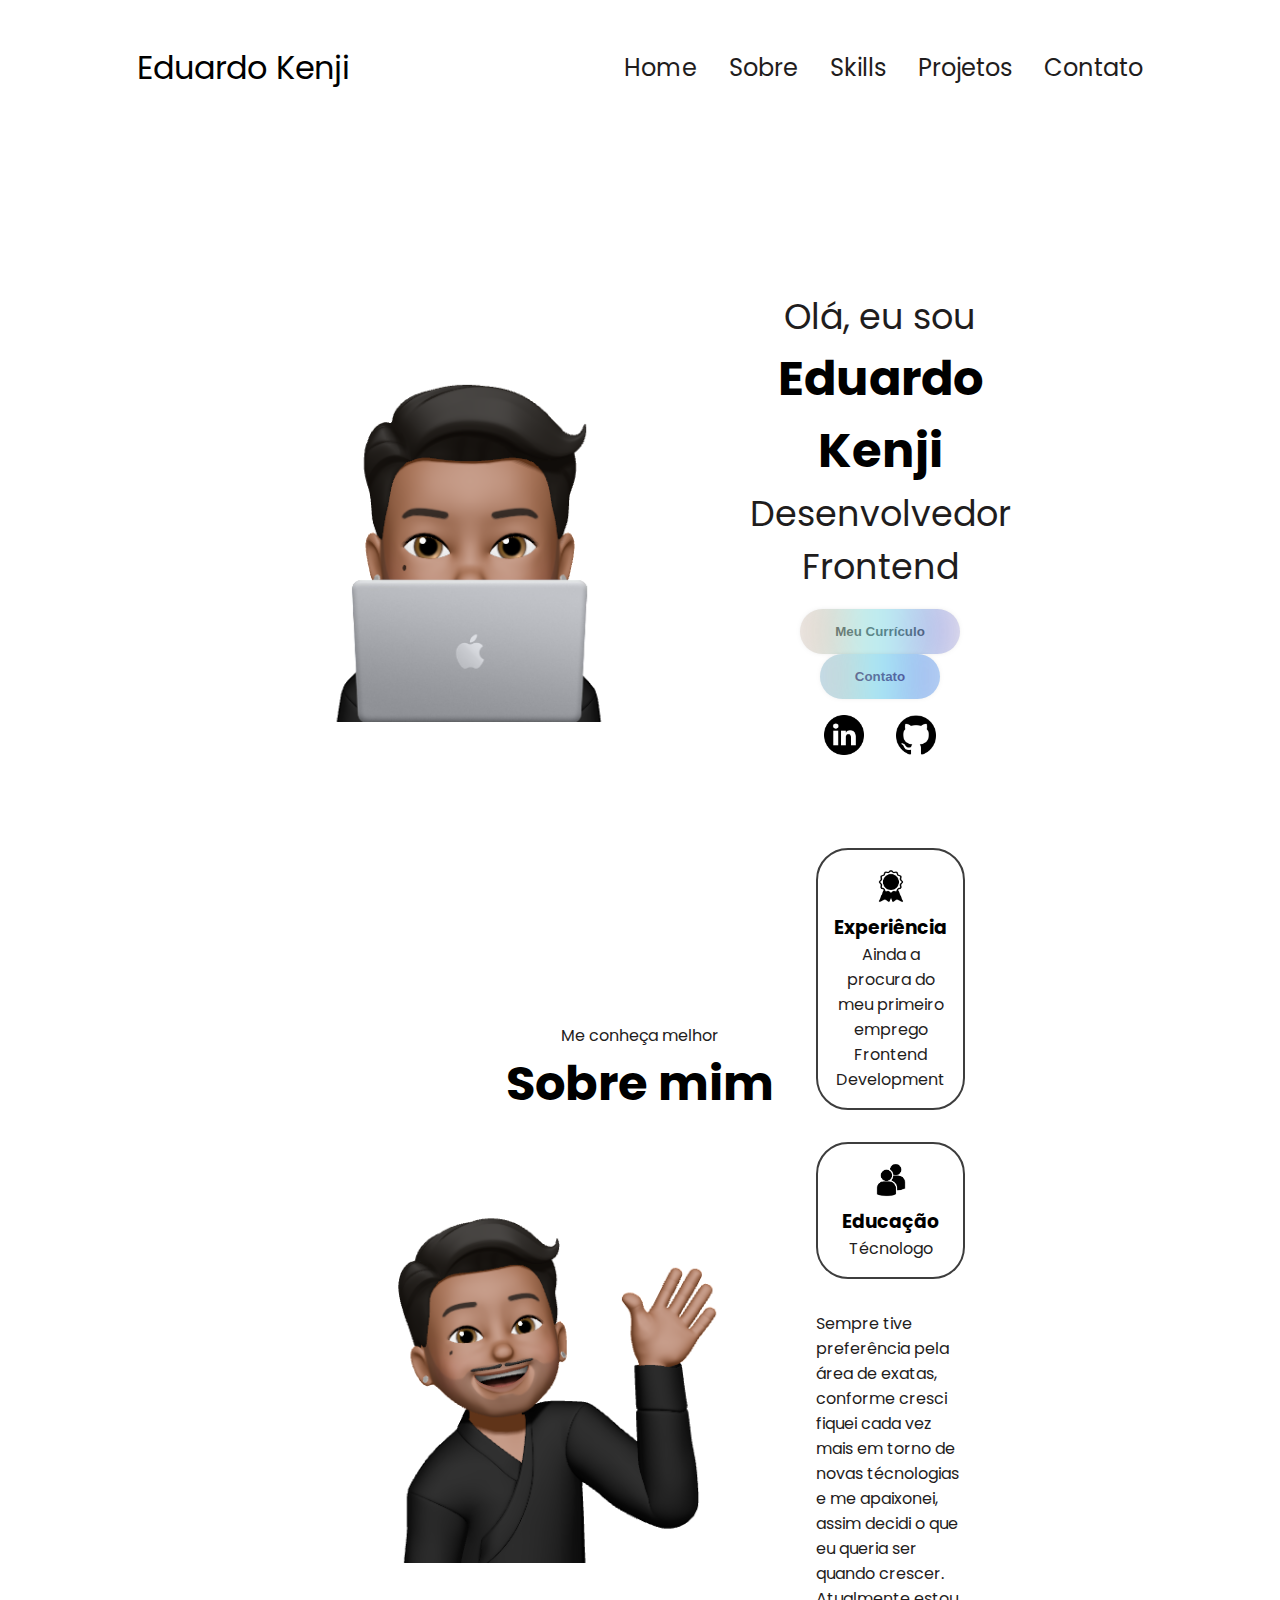
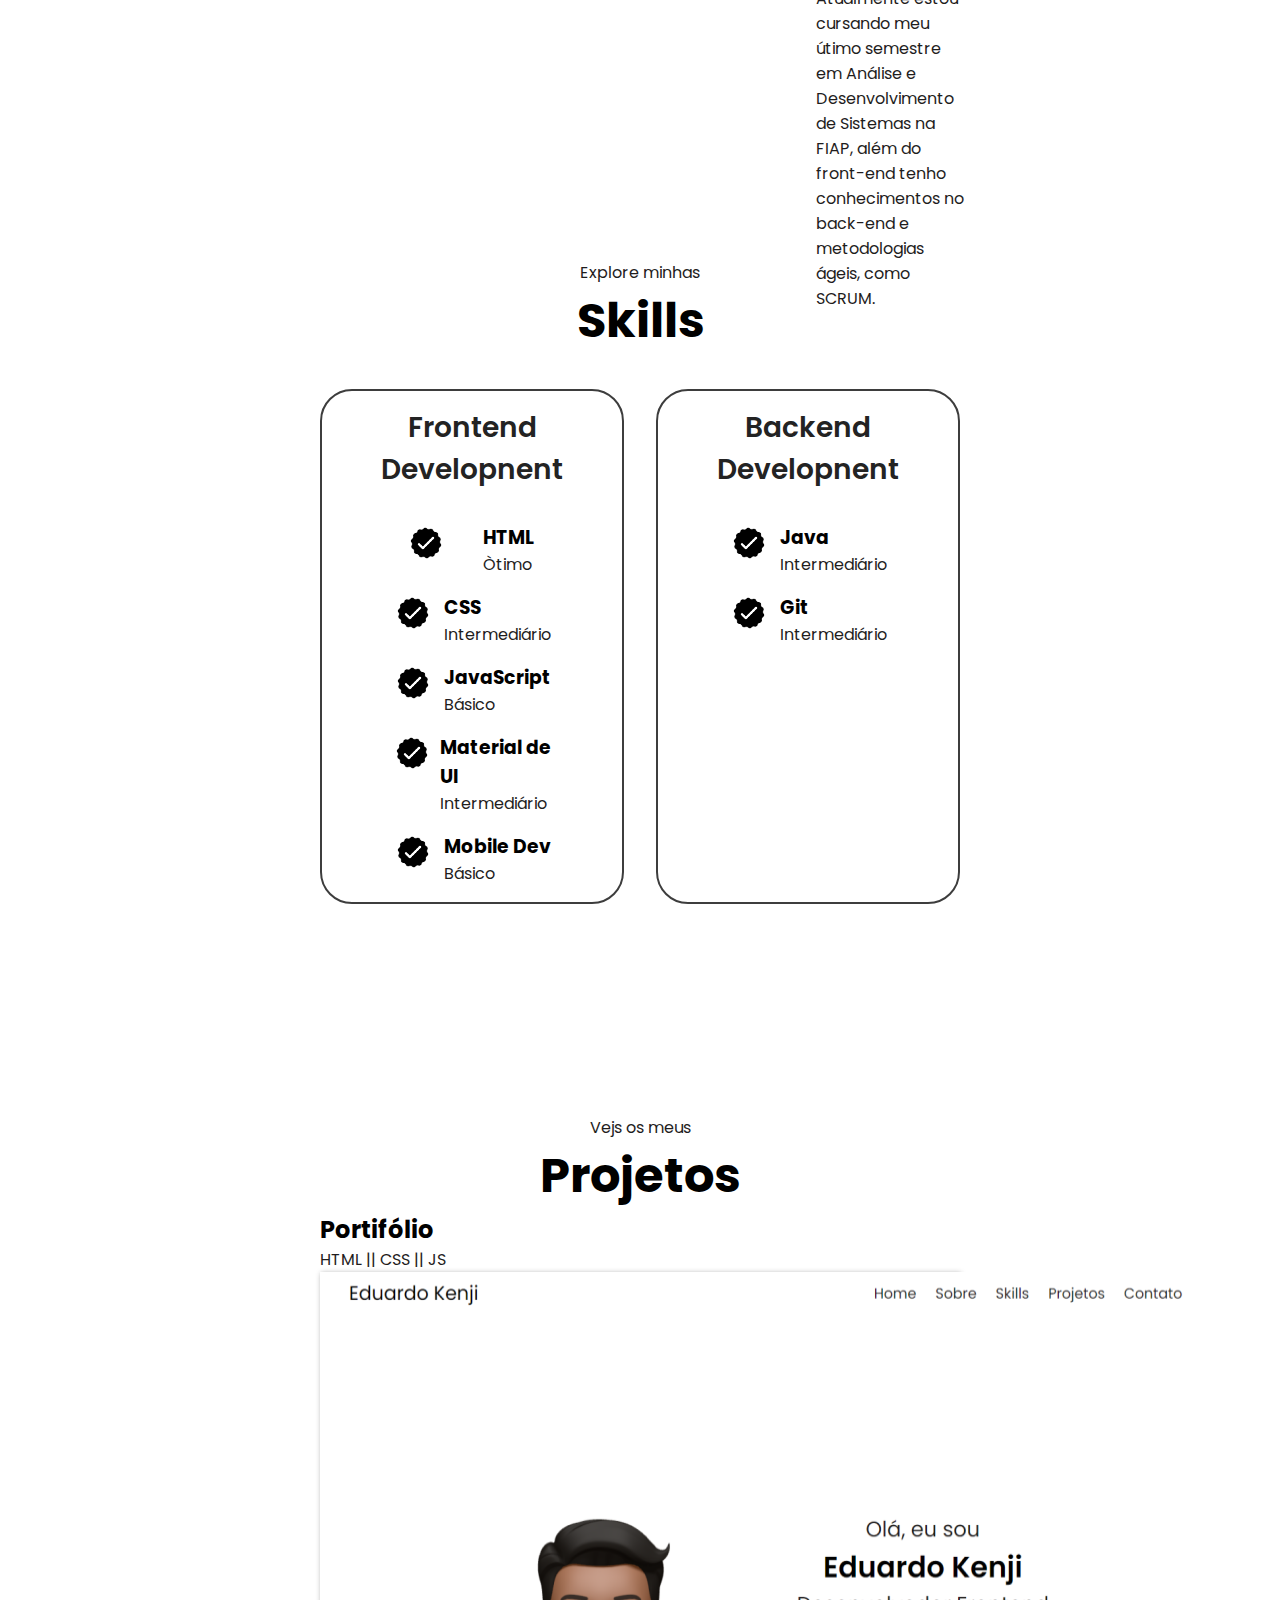
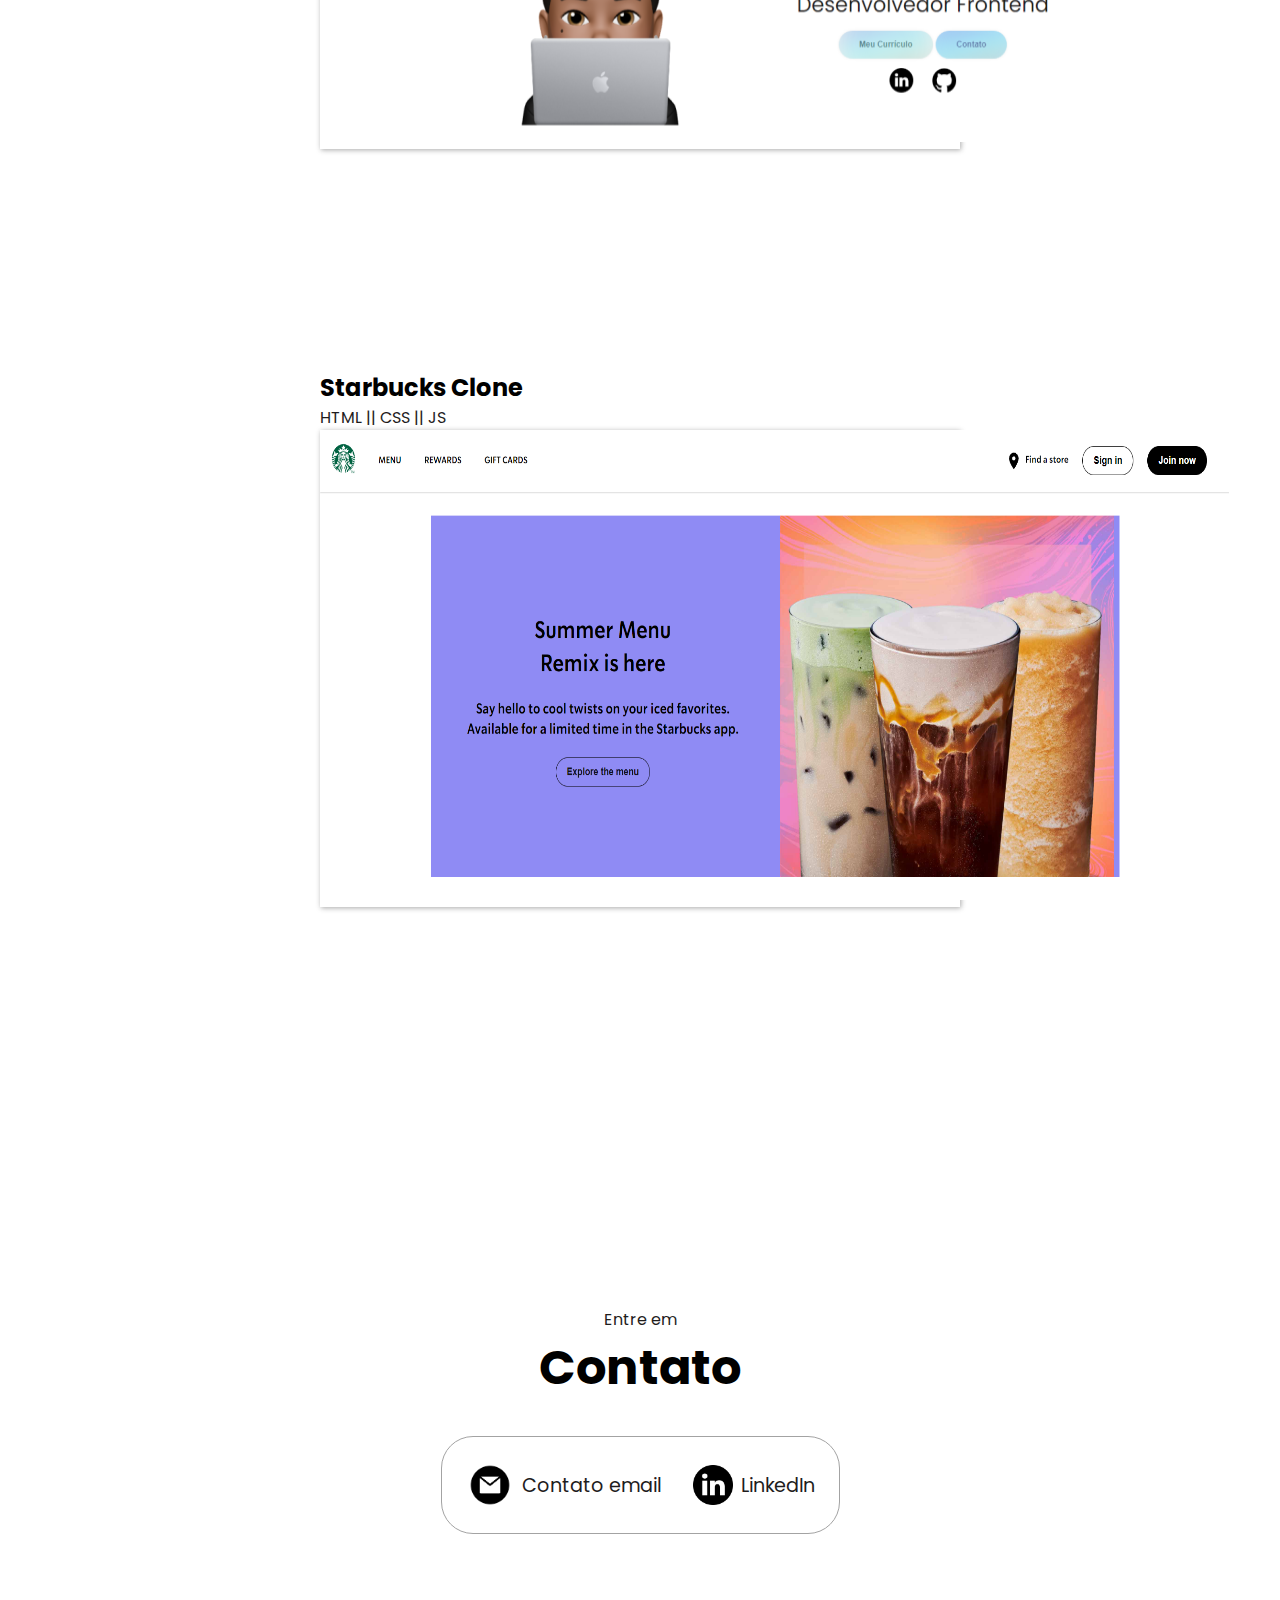
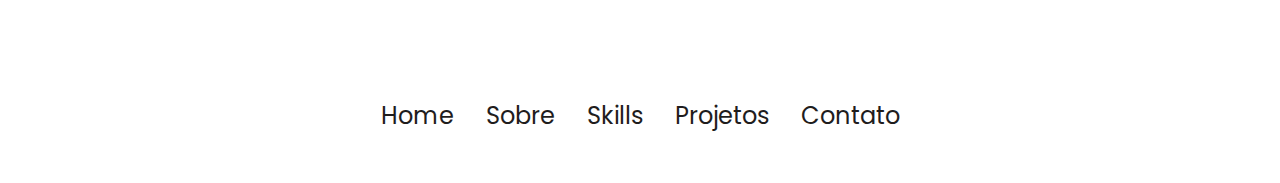
==== index.html @ 8d06dc7c "add link do projeto no git" ====
<!DOCTYPE html>
<html lang="pt-br">
  <head>
    <meta charset="UTF-8" />
    <meta name="viewport" content="width=device-width, initial-scale=1.0" />
    <link rel="stylesheet" href="style.css" />
    <link rel="stylesheet" href="mediaqueries.css" />
    <link rel="icon" type="imagem/png" href="/assets/emoji/rosto.PNG" />
    <title>Eduardo Kenji</title>
  </head>
  <body>
    <nav id="desktop-nav">
      <div class="logo">Eduardo Kenji</div>
      <div>
        <ul class="nav-links">
          <li><a href="#desktop-nav">Home</a></li>
          <li><a href="#about">Sobre</a></li>
          <li><a href="#experience">Skills</a></li>
          <li><a href="#projects">Projetos</a></li>
          <li><a href="#contact">Contato</a></li>
        </ul>
      </div>
    </nav>
    <nav id="icone-nav">
      <div class="logo">Eduardo Kenji</div>
      <div class="icone-menu">
        <div class="icone-icon" onclick="toggleMenu()">
          <span></span>
          <span></span>
          <span></span>
        </div>
        <div class="menu-links">
          <li><a href="#icone-nav" onclick="toggleMenu()">Home</a></li>
          <li><a href="#about" onclick="toggleMenu()">Sobre</a></li>
          <li><a href="#experience" onclick="toggleMenu()">Skills</a></li>
          <li><a href="#projects" onclick="toggleMenu()">Projetos</a></li>
          <li><a href="#contact" onclick="toggleMenu()">Contato</a></li>
        </div>
      </div>
    </nav>

    <section id="profile">
      <div class="section__pic-container">
        <img src="/assets/emoji/rosto.PNG" alt="foto perfil" />
      </div>
      <div class="section__text">
        <p class="section__text_p1">Olá, eu sou</p>
        <h1 class="title">Eduardo Kenji</h1>
        <p class="section__text__p2">Desenvolvedor Frontend</p>
        <div class="btn-container">
          <button
            class="btn-color-2"
            onclick="window.open('./assets/curriculo/Curriculo-Eduardo-Kenji.pdf')"
          >
            Meu Currículo
            <div class="hoverEffect">
              <div></div>
            </div>
          </button>

          <button class="btn-color-1" onclick="location.href='./#contact'">
            Contato
            <div class="hoverEffect">
              <div></div>
            </div>
          </button>
        </div>
        <div id="social-container">
          <img
            src="./assets/img/linkedin.png"
            alt="perfil linkedIn"
            class="icon"
            onclick="location.href='https://www.linkedin.com/in/eduardo-kenji/'"
          />

          <img
            src="./assets/img/github.png"
            alt="perfil linkedIn"
            class="icon"
            onclick="location.href='https://github.com/Kenjiisok'"
          />
        </div>
      </div>
    </section>

    <section id="about">
      <p class="section__text__p1">Me conheça melhor</p>
      <h1 class="title">Sobre mim</h1>
      <div class="section-container">
        <div class="section__pic-container">
          <img
            src="./assets/emoji/corpo.PNG"
            alt="Profile picture"
            class="about-pic"
          />
        </div>
        <div class="about-details-container">
          <div class="about-containers">
            <div class="details-container">
              <img
                src="./assets/img/experience.png"
                alt="Experience icon"
                class="icon"
              />
              <h3>Experiência</h3>
              <p>
                Ainda a procura do meu primeiro emprego<br />Frontend
                Development
              </p>
            </div>
            <div class="details-container">
              <img
                src="./assets/img/education.png"
                alt="Education icon"
                class="icon"
              />
              <h3>Educação</h3>
              <p>Técnologo<br /></p>
            </div>
          </div>
          <div class="text-container">
            <p>
              Sempre tive preferência pela área de exatas, conforme cresci
              fiquei cada vez mais em torno de novas técnologias e me apaixonei,
              assim decidi o que eu queria ser quando crescer. Atualmente estou
              cursando meu útimo semestre em Análise e Desenvolvimento de
              Sistemas na FIAP, além do front-end tenho conhecimentos no
              back-end e metodologias ágeis, como SCRUM.
            </p>
          </div>
        </div>
      </div>
      <img
        src="./assets/img/arrow.png"
        alt="Arrow icon"
        class="icon arrow"
        onclick="location.href='./#experience'"
      />
    </section>

    <section id="experience">
      <p class="section__text__p1">Explore minhas</p>
      <h1 class="title">Skills</h1>
      <div class="experience-details-container">
        <div class="about-containers">
          <div class="details-container">
            <h2 class="experience-sub-title">Frontend Developnent</h2>
            <div class="article-container">
              <article>
                <img
                  src="./assets/img/checkmark.png"
                  alt="verificado icon"
                  class="icon"
                />
                <div>
                  <h3>HTML ㅤㅤㅤ</h3>
                  <p>Òtimo</p>
                </div>
              </article>
              <article>
                <img
                  src="./assets/img/checkmark.png"
                  alt="verificado icon"
                  class="icon"
                />
                <div>
                  <h3>CSS</h3>
                  <p>Intermediário</p>
                </div>
              </article>
              <article>
                <img
                  src="./assets/img/checkmark.png"
                  alt="verificado icon"
                  class="icon"
                />
                <div>
                  <h3>JavaScript</h3>
                  <p>Básico</p>
                </div>
              </article>
              <article>
                <img
                  src="./assets/img/checkmark.png"
                  alt="verificado icon"
                  class="icon"
                />
                <div>
                  <h3>Material de UI</h3>
                  <p>Intermediário</p>
                </div>
              </article>
              <article>
                <img
                  src="./assets/img/checkmark.png"
                  alt="verificado icon"
                  class="icon"
                />
                <div>
                  <h3>Mobile Dev</h3>
                  <p>Básico</p>
                </div>
              </article>
            </div>
          </div>
          <div class="details-container">
            <h2 class="experience-sub-title">Backend Developnent</h2>
            <div class="article-container">
              <article>
                <img
                  src="./assets/img/checkmark.png"
                  alt="verificado icon"
                  class="icon"
                />
                <div>
                  <h3>Java</h3>
                  <p>Intermediário</p>
                </div>
              </article>
              <article>
                <img
                  src="./assets/img/checkmark.png"
                  alt="verificado icon"
                  class="icon"
                />
                <div>
                  <h3>Git</h3>
                  <p>Intermediário</p>
                </div>
              </article>
            </div>
          </div>
        </div>
      </div>
      <img
        src="./assets/img/arrow.png"
        alt="Arrow icon"
        class="icon arrow"
        onclick="location.href='./#projects'"
      />
    </section>

    <section id="projects">
      <p class="section__text__p1">Vejs os meus</p>
      <h1 class="title">Projetos</h1>
      <div class="projects-container">
        <div class="projects-cards">
          <div class="card-project">
            <div class="project-final">
              <h2>Portifólio</h2>
              <p>HTML || CSS || JS</p>
            </div> 
            <div class="image-project">
              <a href="https://eduardokenji.netlify.app">
                <img
                  src="./assets/projetos/portifolioprint.png"
                  alt="foto do projeto"
                  class="display-image"
                />
              </a>
            </div>
          </div>
        </div>
      </div>
    </section>

    <section id="projects">
          <div class="card-project">
            <div class="project-final">
              <h2>Starbucks Clone</h2>
              <p>HTML || CSS || JS</p>
            </div> 
            <div class="image-project">
              <a href="https://github.com/Kenjiisok/starbucks-landing-page">
                <img
                  src="./assets/projetos/starbucksprint.png"
                  alt="foto do projeto"
                  class="display-image"
                />
              </a>
            </div>
          </div>
        </div>
      </div>
      <img
        src="./assets/img/arrow.png"
        alt="Arrow icon"
        class="icon arrow"
        onclick="location.href='./#contact'"
      />
    </section>

    <section id="contact">
      <p class="section__text__p1">Entre em</p>
      <h1 class="title">Contato</h1>
      <div class="contact-info-upper-container">
        <div class="contact-info-container">
          <img
            src="./assets/img/email.png"
            alt="email icon"
            class="icon contact-icon email-icon"
          />
          <p><a href="mailto:dudu.hirose@hotmail.com">Contato email</a></p>
        </div>
        <div class="contact-info-container">
          <img
            src="./assets/img/linkedin.png"
            alt="LinkedIn icon"
            class="icon contact-icon"
          />
          <p>
            <a href="https://www.linkedin.com/in/eduardo-kenji/">LinkedIn</a>
          </p>
        </div>
      </div>
    </section>

    <footer>
      <nav>
        <div class="nav-links-container">
          <ul class="nav-links">
            <li><a href="#desktop-nav">Home</a></li>
            <li><a href="#about">Sobre</a></li>
            <li><a href="#experience">Skills</a></li>
            <li><a href="#projects">Projetos</a></li>
            <li><a href="#contact">Contato</a></li>
          </ul>
        </div>
      </nav>
    </footer>
    <script src="script.js"></script>
  </body>
</html>
---- style.css ----
/*Reset*/

@import url('https://fonts.googleapis.com/css2?family=Poppins:wght@300;400;500;600&display=swap');


*{
    margin: 0;
    padding: 0;
}

body{
    font-family: 'Poppins', sans-serif;
}

html{
    scroll-behavior: smooth;
}

p{
    color:#1f1d1d;
}

/* transição dos links*/

a{
    transition: all 300ms ease;
    color: #1f1d1d;
    text-decoration: none;
    text-decoration-color: white;
}

/*nav desktop*/

nav, .nav-links{
    display: flex;
}

nav{
    justify-content: space-around;
    align-items: center;
    height: 15vh;
} 

.nav-links{
    gap: 2rem;
    list-style: none;
    font-size: 1.5rem;
}

nav li:hover{
    transition: transform 1s;
    transform: scale(1.07);
}

a:hover{
    color: #878787;
    text-decoration: underline;
    text-underline-offset: 1rem;
}

.logo{
    font-size: 2rem;   
}

.logo:hover{
    cursor: default;
}

/*Menu icone*/

#icone-nav{
    display: none;
}

.icone-menu{
    position: relative;
    display: inline-block;
}

.icone-icon{
    display: flex;
    flex-direction: column;
    justify-content: space-between;
    height: 24px;
    width: 30px;
    cursor: pointer;
}

.icone-icon span{
    width: 100%;
    height: 2px;
    background-color: #000;
    transition: all 0.3ms ease-in-out;
}


.menu-links{
    position: absolute;
    top: 100%;
    right: 0%;
    background-color: #fff;
    width: fit-content;
    max-height: 0;
    overflow: hidden;
    transition: all 0.5s ease-in-out;
}

.menu-links a{
    display: block;
    padding: 10px;
    text-align: center;
    font-size: 1.4rem;
    color: #1f1d1d;
    text-decoration: none;
}

.menu-links li{
    list-style: none;
}

.menu-links.open{
    top: 33px;
    transform: translateX(40%);
    max-height: 300px;
    background-image: linear-gradient(to left, #2fb9e7 , #86badf, #afccd4);
    border-radius: 0.5rem;
}

.icone-icon.open span:first-child{
    transform: rotate(90deg) 
    translate(10px, 9px);
}

.icone-icon.open span:nth-child(2){
    transform: rotate(-45deg)
    translate(5px, -3px);
}

.icone-icon.open span:last-child{
    transform: rotate(45deg)
    translate(3px, -5px);
}

.icone-icon span:first-child{
    transform: none; 
}

.icone-icon span:first-c hild{
    opacity: 1;
}

.icone-icon span:first-child{
    transform: none; 
}

/*Sections*/

section {
    padding-top: 3vh;
    height: 95vh;
    margin: 0 20rem;
    box-sizing: border-box;
    min-height: fit-content;
}

.section-container{
    display: flex;
}

/*Perfil*/

#profile{
    display: flex;
    justify-content: center;
    gap: 5rem;
    height: 80vh;
}

.section__pic-container{
    display: flex;
    height: 400px;
    width: 450px;
    margin: auto 0;
}

.section__text{
    align-self: center;
    text-align: center;
}

.section__text p{
    font-weight: 400;
    font-size: 35px;
}

.section__text__p1{
    text-align: center;
}

.section__text__p2{
    font-size: 1.75rem;
    margin-bottom: 1rem;
    font-weight: 600;
}

.title{
    font-size: 3rem;
    text-align: center;
}

#social-container{
    display: flex;
    justify-content: center;
    margin-top: 1rem;
    gap: 2rem;
}

/*Icones linkedIn e Git*/

.icon{
    cursor: pointer;
    height: 2.5em;
}


/*Botoes*/

.btn-color-1, .btn-color-2 {
    display: inline-flex;
    align-items: center;
    justify-content: center;
    padding: 15px 35px;
    border: 0;
    position: relative;
    overflow: hidden;
    border-radius: 10rem;
    transition: all 0.02s;
    font-weight: bold;
    color: rgb(37, 37, 37);
    z-index: 0;
    box-shadow: 0 0px 7px -5px rgba(0, 0, 0, 0.5);
    cursor: pointer;
  }
  
  .btn-color-1, .btn-color-2:hover {
    background: rgb(193, 228, 248);
    color: rgb(33, 0, 85);
  }
  
  .btn-color-1, .btn-color-2:active {
    transform: scale(1);
  }
  
  .hoverEffect {
    position: absolute;
    bottom: 0;
    top: 0;
    left: 0;
    right: 0;
    display: flex;
    align-items: center;
    justify-content: center;
    z-index: 1;
  }
  
  .hoverEffect div {
    background: linear-gradient(90deg, rgb(240, 169, 141) 0%, rgb(133, 255, 255) 49%, rgb(128, 90, 216) 100%);
    border-radius: 40rem;
    width: 10rem;
    height: 10rem;
    transition: 0.4s;
    filter: blur(20px);
    animation: effect infinite 3s linear;
    opacity: 0.5;
  }
  
  .button:hover .hoverEffect div {
    width: 8rem;
    height: 8rem;
  }
  
  @keyframes effect {
  
    0% {
      transform: rotate(0deg);
    }
  
    100% {
      transform: rotate(360deg);
    }
  }


/* Sessao sobre mim*/

#about{
    position: relative;
    padding-top: 45px;
}

.about-containers{
    gap: 2rem;
    margin-bottom: 2rem;
    margin-top: 2rem;
}

.about-details-container{
    justify-content: center;
    flex-direction: column;
}

.about-containers, 
.about-details-container{
    display: flex;
}

.about-pic{
    border-radius: 2rem;
}

.arrow{
    position: absolute;
    left: 90rem;
    bottom: 2.5rem;
}

.details-container{
    padding: 1.0rem;
    flex: 1;
    background-color: white;
    border-radius: 2rem;
    border: rgb(52, 53, 52) 0.14rem solid;
    border-color: rgb(61, 61, 61);
    text-align: center;
}

.section-container{
    gap: 6rem;
    height: 60%;
}

.section_pic-container{
    height: 400px;
    width: 400px;
    margin: auto 0;
}


/* Experiencia*/

#experience{
    position: relative;
}

.experience-sub-title{
    color: rgb(35, 35, 35);
    font-weight: 600;
    font-size: 1.75rem;
    margin-bottom: 2rem;
}

.experience-details-container{
    display: flex;
    justify-content: center;
    flex-direction: column;
}

.article-container{
    display: flex;
    text-align: initial;
    flex-wrap: wrap;
    flex-direction: row;
    gap: 1rem;
    justify-content: space-around;
}

article{
    display: flex;
    width: 10rem;
    justify-content: space-around;
    gap: 0.5rem;
}

article .icon{
    cursor: default;
}


/* Sessao de projetos*/

#projects{
    position: relative;
}

.image-project{
    box-shadow: 1px 1px 5px rgba(39, 39, 39, 0.4);
}

.display-image{
    cursor: default;
    width: 909px;
    height: 470px;
}

/*Sessao de contato*/

#contact{
    display: flex;
    justify-content: center;
    flex-direction: column;
    height: 50vh;
}

.contact-info-upper-container{
    display: flex;
    justify-content: center;
    border-radius: 2rem;
    border: rgb(53, 53, 53) 0.1rem solid;
    border-color: rgb(163, 163, 163);
    background: (250, 250, 250);
    margin: 2rem auto;
    padding: 0.5rem;
}

.contact-info-container{
    display: flex;
    align-items: center;
    justify-content: center;
    gap: 0.5rem;
    margin: 1rem;
}

.contact-info-container p{
    font-size: larger;
}

.contact-icon{
    cursor: default;
}

.email-icon{
    height: 3rem;
}


/*footer*/
footer{
    height: 10vh;
}
---- mediaqueries.css ----
@media screen and (max-width: 1400px) {
    #profile {
      height: 83vh;
      margin-bottom: 6rem;
    }
    .about-containers {
      flex-wrap: wrap;
    }
  }
  
  @media screen and (max-width: 1200px) {
    #desktop-nav {
      display: none;
    }
    #icone-nav {
      display: flex;
    }
    #experience,
    .experience-details-container {
      margin-top: 2rem;
    }
    #profile,
    .section-container {
      display: block;
    }
    .arrow {
      display: none;
    }
    section,
    .section-container {
      height: fit-content;
    }
    section {
      margin: 0 5%;
    }
    .section__pic-container {
      width: 275px;
      height: 275px;
      margin: 0 auto 2rem;
    }
    .about-containers {
      margin-top: 0;
    }  
    .image-project img {
        max-width: 100%;
        height: auto;
      }

    #contact{
        margin-top: 7vh;
    }
  }
  
  @media screen and (max-width: 600px) {
    #contact,
    footer {
      height: 40vh;
    }
    #profile {
      height: 83vh;
      margin-bottom: 0;
    }
    article {
      font-size: 1rem;
    }
    footer nav {
      height: fit-content;
      margin-bottom: 2rem;
    }
    .about-containers,
    .contact-info-upper-container,
    .btn-container {
      flex-wrap: wrap;
    }
    .contact-info-container {
      margin: .5;
    }
    .contact-info-container p,
    .nav-links li a {
      font-size: 1rem;
    }
    .experience-sub-title {
      font-size: 1.25rem;
    }
    .logo {
      font-size: 1.5rem;
    }
    .nav-links {
      flex-direction: column;
      gap: 0.5rem;
      text-align: center;
    }
    .section__pic-container {
      width: auto;
      height: 46vw;
      justify-content: center;
    }
    .section__text__p2 {
      font-size: 1.25rem;
    }
    .title {
      font-size: 2rem;
    }
    .text-container {
      text-align: justify;
    }
  }
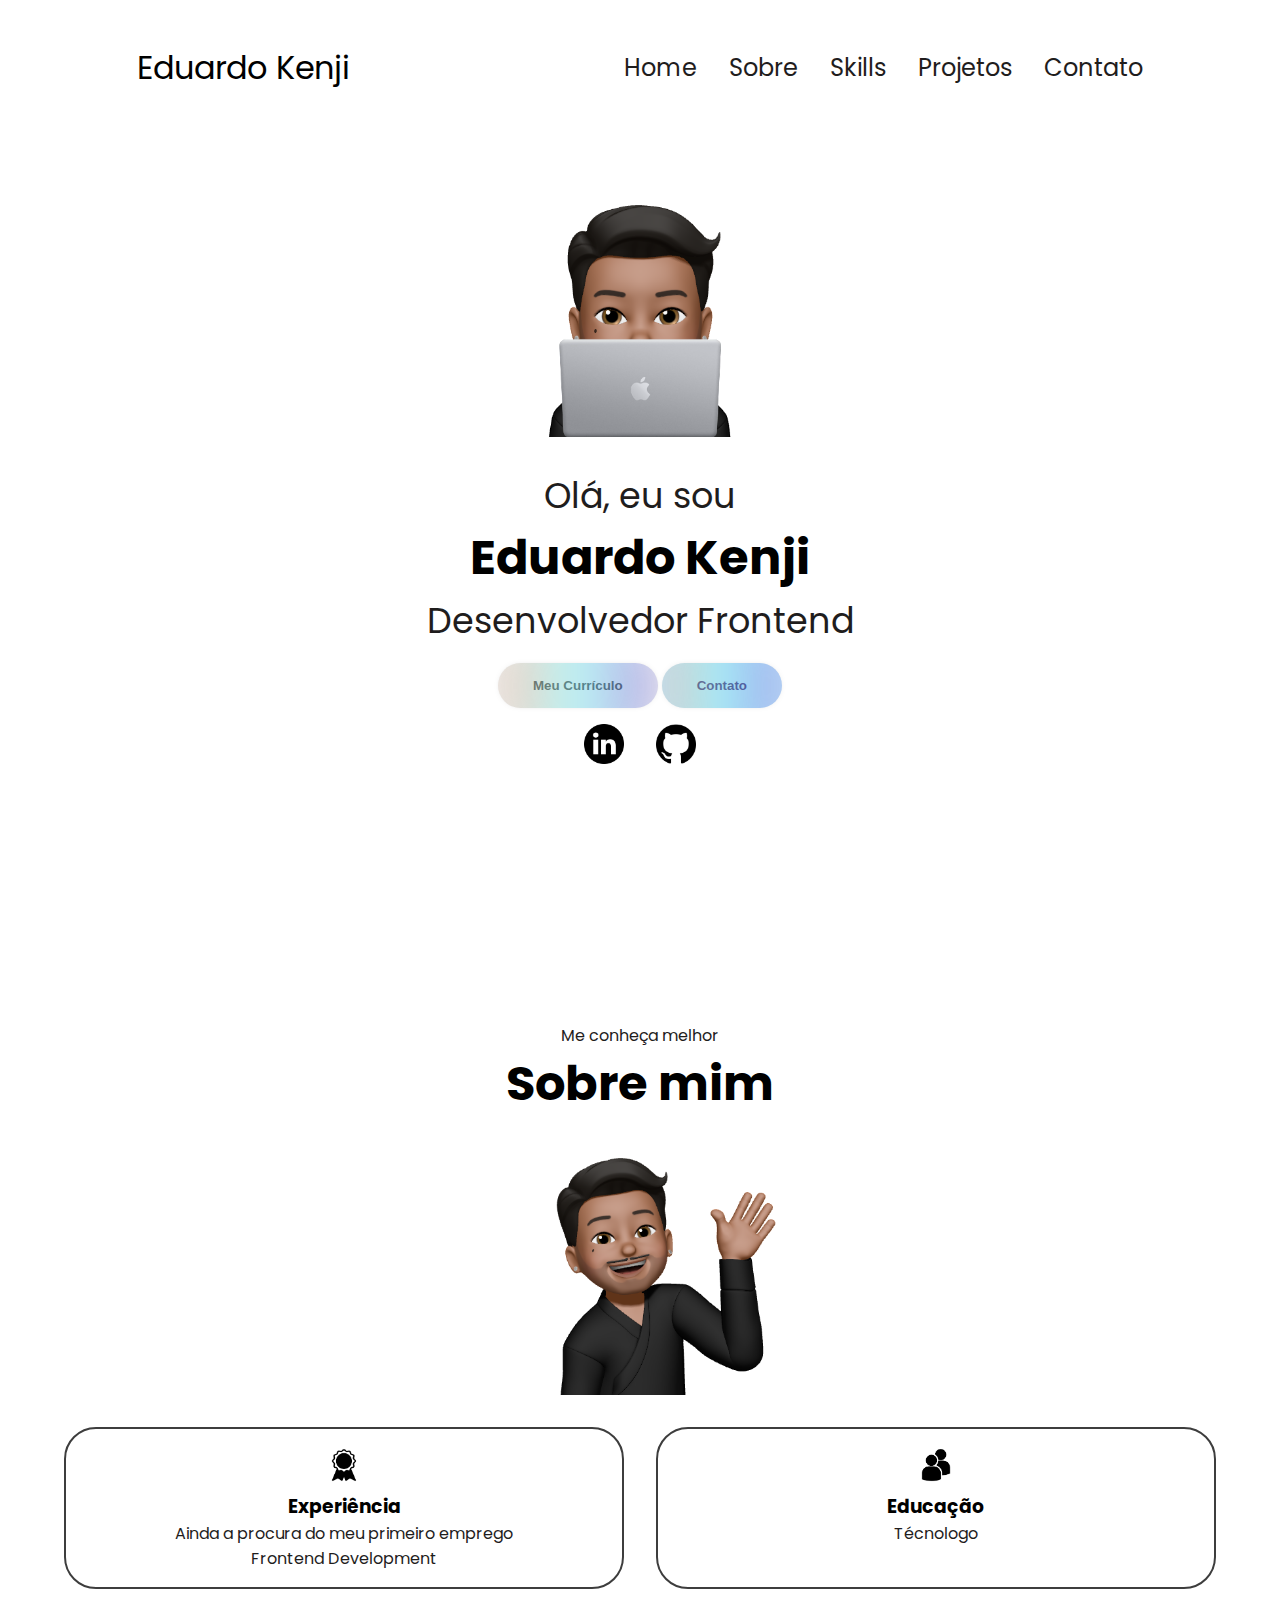
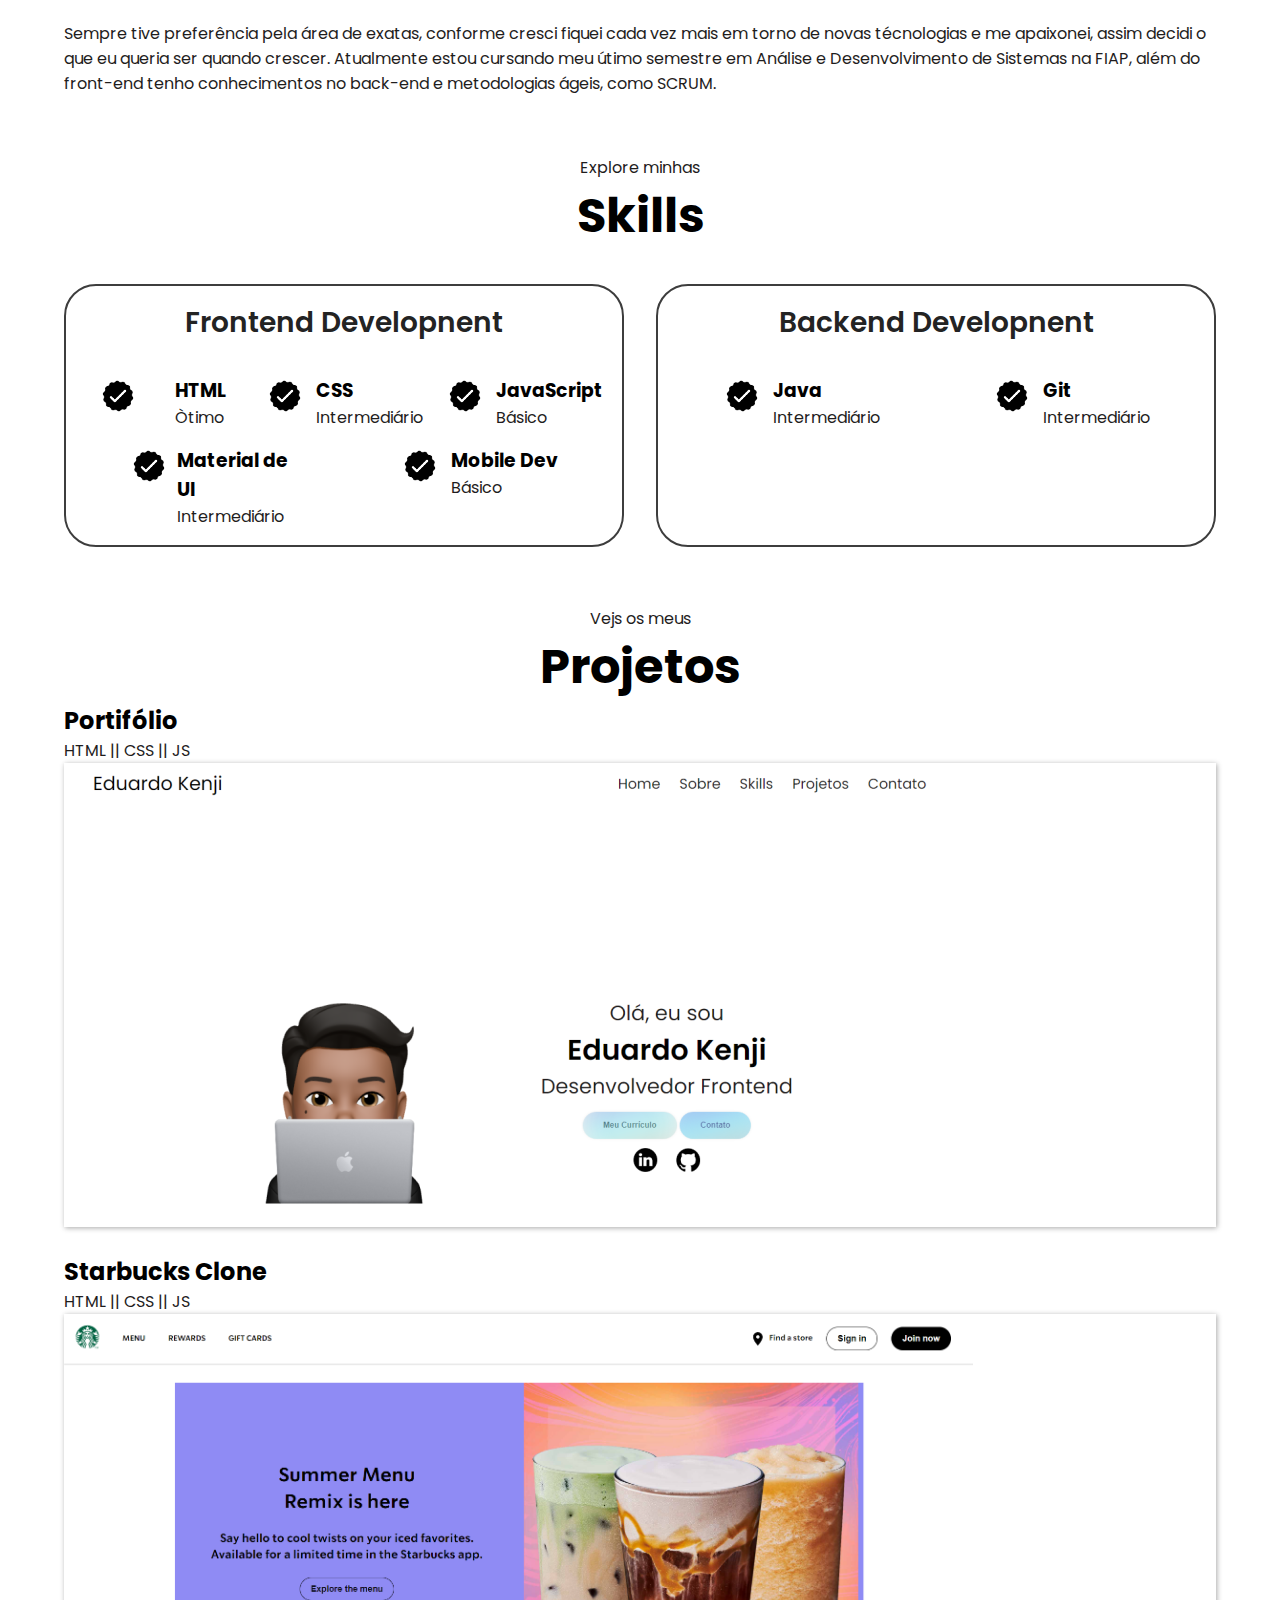
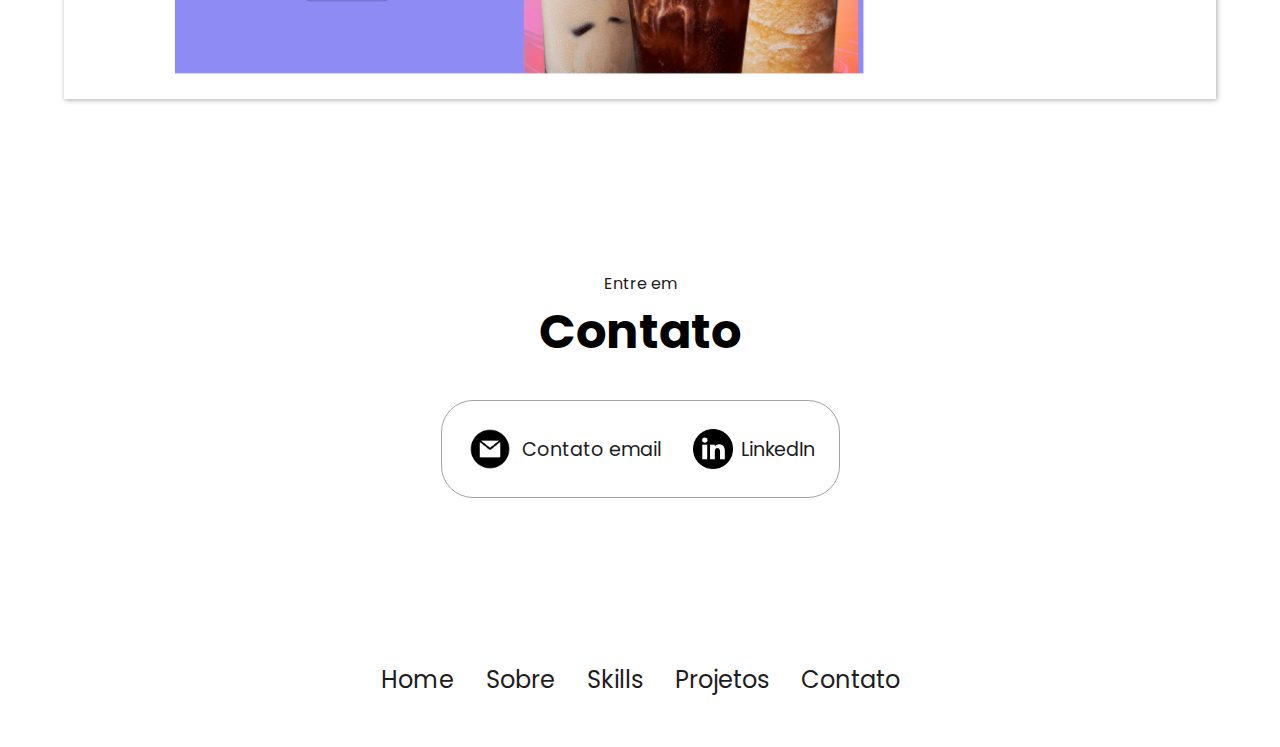
==== commit c6d62024: "correcao navbar mobile" ====
--- a/index.html
+++ b/index.html
@@ -50,7 +50,7 @@
         <div class="btn-container">
           <button
             class="btn-color-2"
-            onclick="window.open('./assets/curriculo/Curriculo-Eduardo-Kenji.pdf')"
+            onclick="window.open('./assets/curriculo/Curriculo_Eduardo_Kenji_2023.pdf')"
           >
             Meu Currículo
             <div class="hoverEffect">
@@ -251,7 +251,7 @@
               <p>HTML || CSS || JS</p>
             </div> 
             <div class="image-project">
-              <a href="https://eduardokenji.netlify.app">
+              <a href="https://eduardokenji.com">
                 <img
                   src="./assets/projetos/portifolioprint.png"
                   alt="foto do projeto"
@@ -327,6 +327,18 @@
           </ul>
         </div>
       </nav>
+
+      <nav id="mobile-footer">
+        <div class="nav-links-container">
+          <ul class="nav-links">
+            <li><a href="#icone-nav">Home</a></li>
+            <li><a href="#about">Sobre</a></li>
+            <li><a href="#experience">Skills</a></li>
+            <li><a href="#projects">Projetos</a></li>
+            <li><a href="#contact">Contato</a></li>
+          </ul>
+        </div>
+      </nav>
     </footer>
     <script src="script.js"></script>
   </body>
--- a/style.css
+++ b/style.css
@@ -397,7 +397,7 @@
 }
 
 .display-image{
-    cursor: default;
+    cursor: pointer;
     width: 909px;
     height: 470px;
 }
--- a/mediaqueries.css
+++ b/mediaqueries.css
@@ -1,19 +1,59 @@
+@media screen and (max-width: 3000px) {
+  #mobile-footer{
+    display: none;
+  }
+}
+
+@media screen and (max-width: 1700px) {
+  #profile {
+    height: 83vh;
+    margin-bottom: 6rem;
+  }
+  #desktop-nav {
+    display: flex;
+  }
+  #icone-nav {
+    display: none;
+  }
+  #experience,
+  .experience-details-container {
+    margin-top: 2rem;
+  }
+  #profile,
+  .section-container {
+    display: block;
+  }
+  .arrow {
+    display: none;
+  }
+  section,
+  .section-container {
+    height: fit-content;
+  }
+  section {
+    margin: 0 5%;
+  }
+  .section__pic-container {
+    width: 275px;
+    height: 275px;
+    margin: 0 auto 2rem;
+  }
+
+  #mobile-footer{
+    display: none;
+  }
+}
+
 @media screen and (max-width: 1400px) {
     #profile {
       height: 83vh;
       margin-bottom: 6rem;
     }
-    .about-containers {
-      flex-wrap: wrap;
-    }
-  }
-  
-  @media screen and (max-width: 1200px) {
     #desktop-nav {
-      display: none;
+      display: flex;
     }
     #icone-nav {
-      display: flex;
+      display: none;
     }
     #experience,
     .experience-details-container {
@@ -38,9 +78,51 @@
       height: 275px;
       margin: 0 auto 2rem;
     }
+
+    #mobile-footer{
+      display: none;
+    }
+
+  }
+  
+  @media screen and (max-width: 1300px) {
+    #desktop-nav {
+      display: flex;
+    }
+    #icone-nav {
+      display: none;
+    }
+    #experience,
+    .experience-details-container {
+      margin-top: 2rem;
+    }
+    #profile,
+    .section-container {
+      display: block;
+    }
+    .arrow {
+      display: none;
+    }
+    section,
+    .section-container {
+      height: fit-content;
+    }
+    section {
+      margin: 0 5%;
+    }
+    .section__pic-container {
+      width: 275px;
+      height: 275px;
+      margin: 0 auto 2rem;
+    }
     .about-containers {
       margin-top: 0;
     }  
+    .about-containers,
+    .contact-info-upper-container,
+    .btn-container {
+      flex-wrap: wrap;
+    }
     .image-project img {
         max-width: 100%;
         height: auto;
@@ -48,6 +130,28 @@
 
     #contact{
         margin-top: 7vh;
+    }
+
+    #mobile-footer{
+      display: none;
+    }
+  }
+
+  @media screen and (max-width: 900px) {
+    #desktop-nav {
+      display: none;
+    }
+    
+    #icone-nav {
+      display: flex;
+    }
+
+    #footer-desktop{
+      display: none;
+    }
+
+    #mobile-footer{
+      display: flex;
     }
   }
   
@@ -104,4 +208,12 @@
     .text-container {
       text-align: justify;
     }
+
+    #footer-desktop{
+      display: none;
+    }
+
+    #mobile-footer{
+      display: flex;
+    }
   }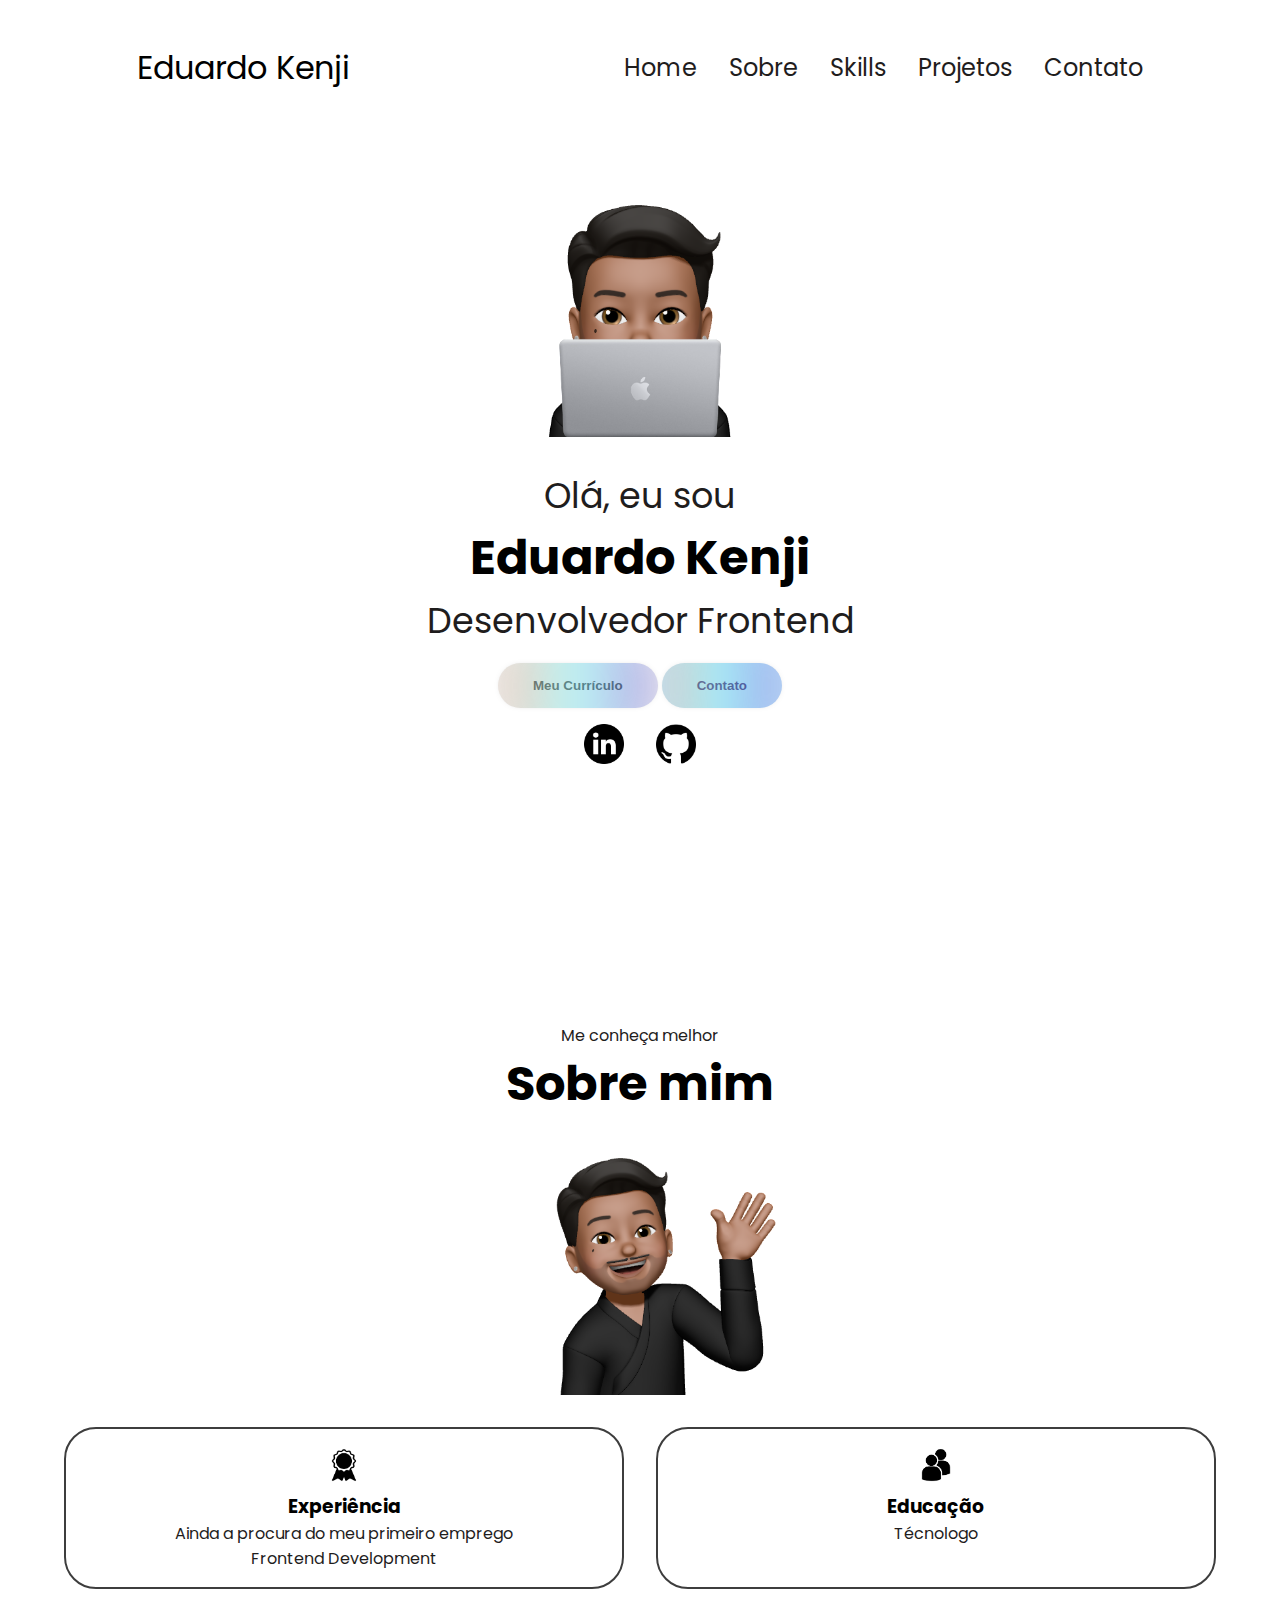
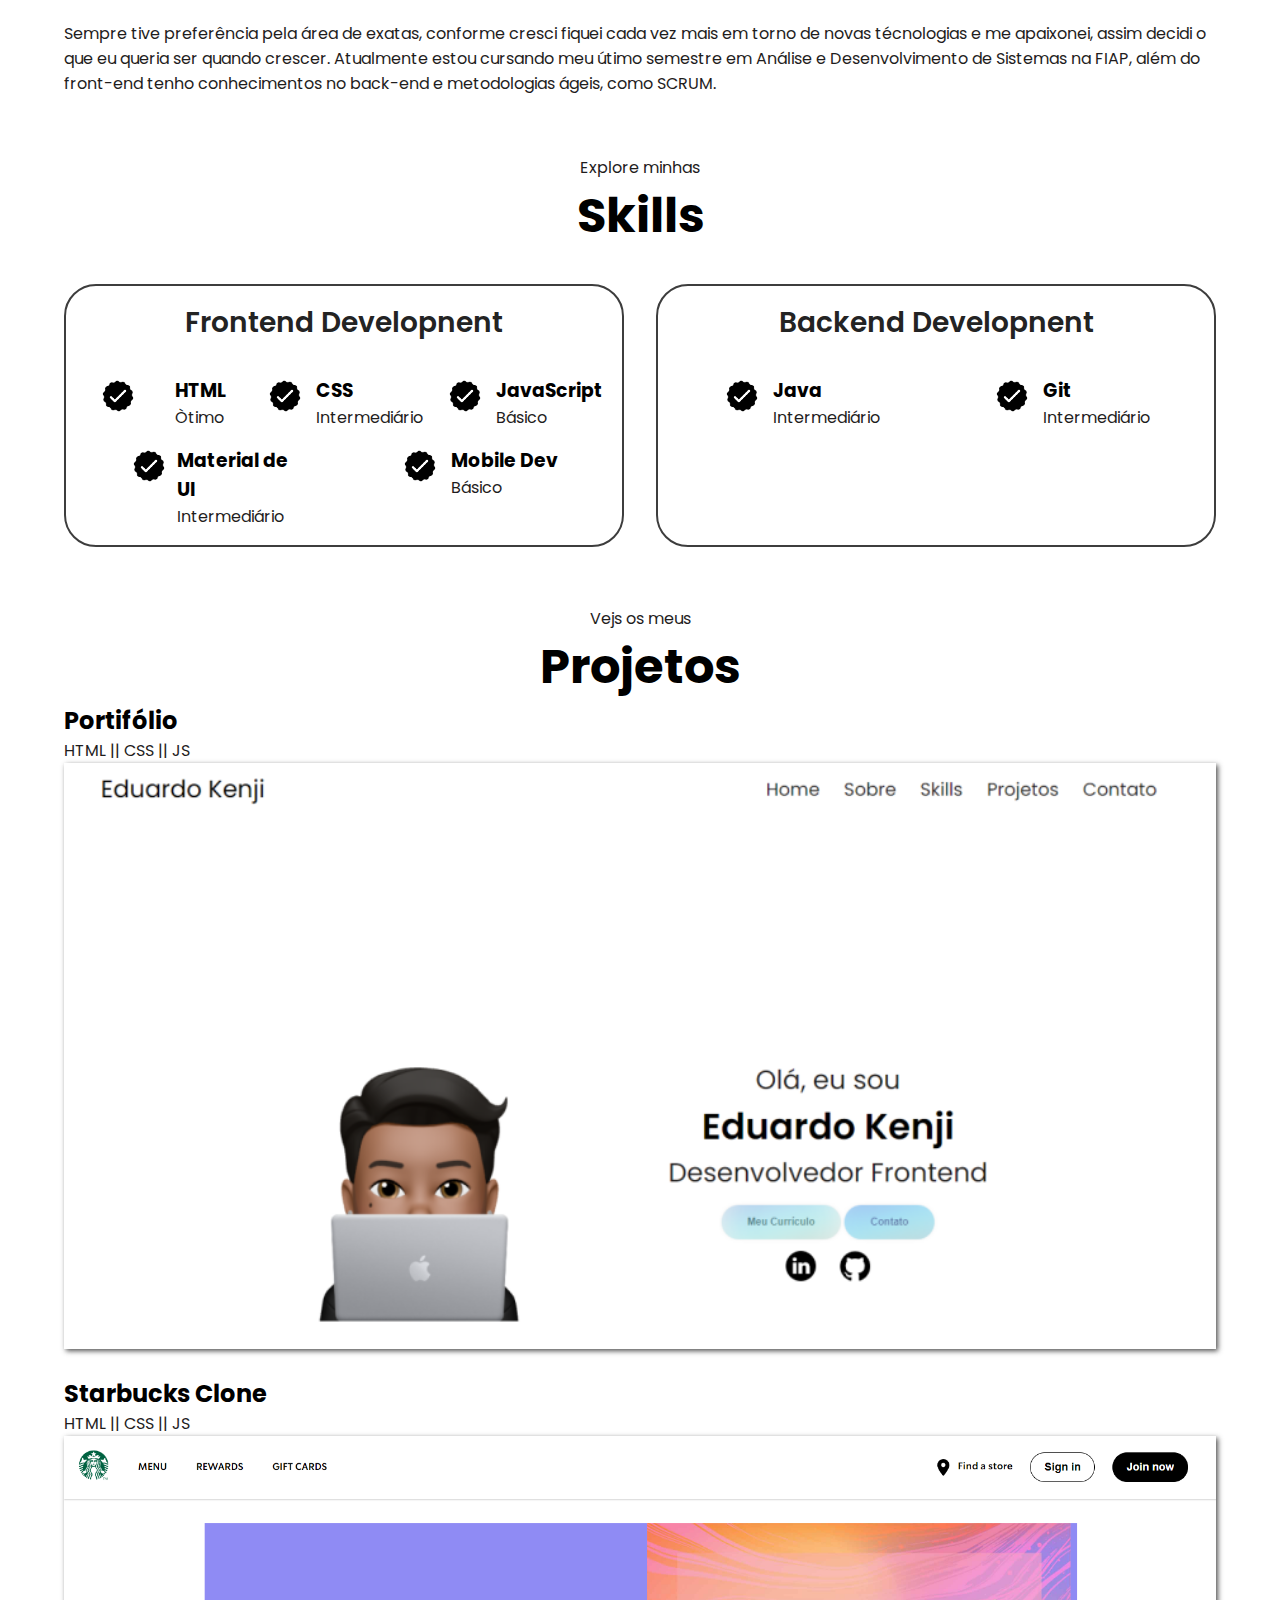
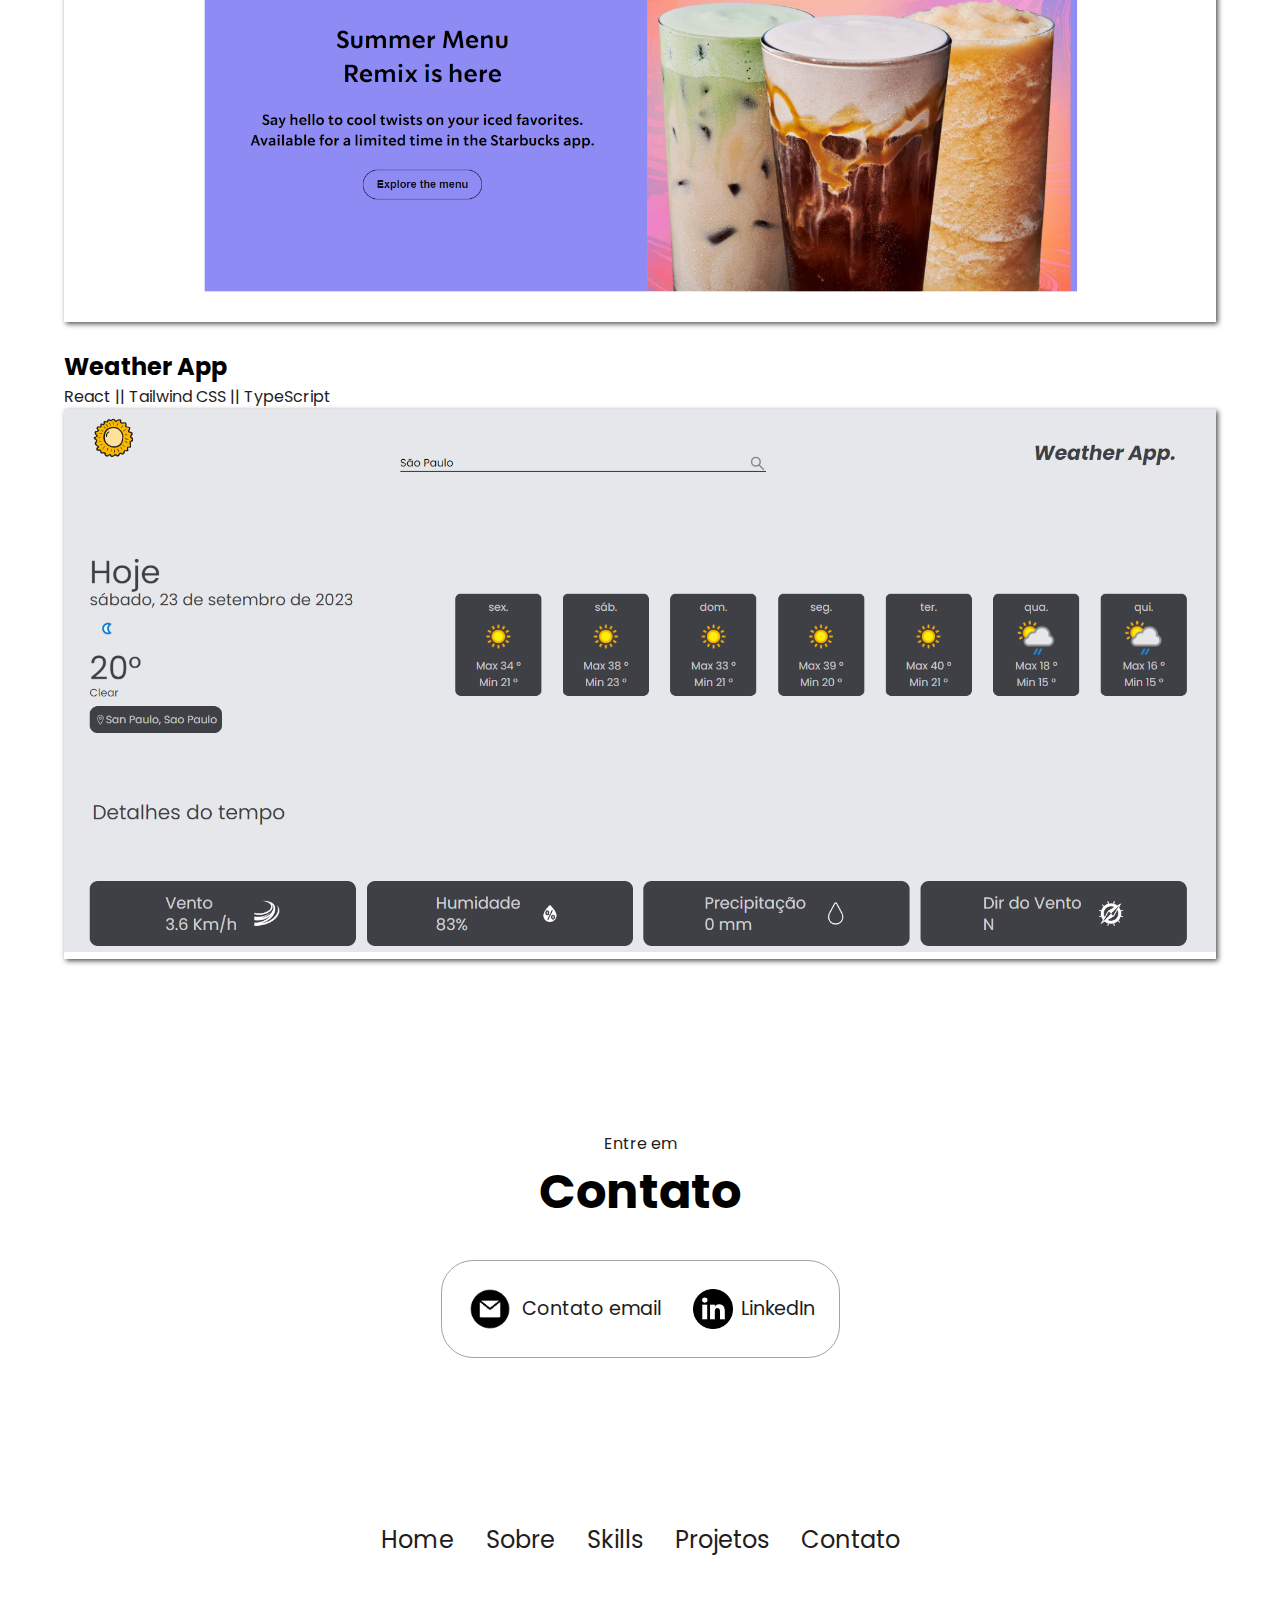
==== commit 83ef9473: "adicao do projeto weather_app" ====
--- a/index.html
+++ b/index.html
@@ -240,6 +240,7 @@
       />
     </section>
 
+
     <section id="projects">
       <p class="section__text__p1">Vejs os meus</p>
       <h1 class="title">Projetos</h1>
@@ -271,7 +272,7 @@
               <p>HTML || CSS || JS</p>
             </div> 
             <div class="image-project">
-              <a href="https://github.com/Kenjiisok/starbucks-landing-page">
+              <a href="https://github.com/Kenjiisok/starbucks-landing-page" target="_blank">
                 <img
                   src="./assets/projetos/starbucksprint.png"
                   alt="foto do projeto"
@@ -282,13 +283,33 @@
           </div>
         </div>
       </div>
-      <img
-        src="./assets/img/arrow.png"
-        alt="Arrow icon"
-        class="icon arrow"
-        onclick="location.href='./#contact'"
-      />
-    </section>
+    </section>
+
+    <section id="projects">
+      <div class="card-project">
+        <div class="project-final">
+          <h2>Weather App</h2>
+          <p>React || Tailwind CSS || TypeScript</p>
+        </div> 
+        <div class="image-project">
+          <a href="https://github.com/Kenjiisok/weather_app" target="_blank">
+            <img
+              src="./assets/projetos/weather_app.png"
+              alt="foto do projeto"
+              class="display-image"
+            />
+          </a>
+        </div>
+      </div>
+    </div>
+  </div>
+  <img
+    src="./assets/img/arrow.png"
+    alt="Arrow icon"
+    class="icon arrow"
+    onclick="location.href='./#contact'"
+  />
+</section>
 
     <section id="contact">
       <p class="section__text__p1">Entre em</p>
@@ -316,7 +337,7 @@
     </section>
 
     <footer>
-      <nav>
+      <nav id="footer-desktop">
         <div class="nav-links-container">
           <ul class="nav-links">
             <li><a href="#desktop-nav">Home</a></li>
--- a/style.css
+++ b/style.css
@@ -393,13 +393,16 @@
 }
 
 .image-project{
-    box-shadow: 1px 1px 5px rgba(39, 39, 39, 0.4);
+    box-shadow: 2px 2px 5px rgba(39, 39, 39, 0.8);
 }
 
 .display-image{
     cursor: pointer;
-    width: 909px;
-    height: 470px;
+    width: 100%;
+}
+
+.card-project{
+    width: 100%;
 }
 
 /*Sessao de contato*/
--- a/mediaqueries.css
+++ b/mediaqueries.css
@@ -92,6 +92,7 @@
     #icone-nav {
       display: none;
     }
+    
     #experience,
     .experience-details-container {
       margin-top: 2rem;
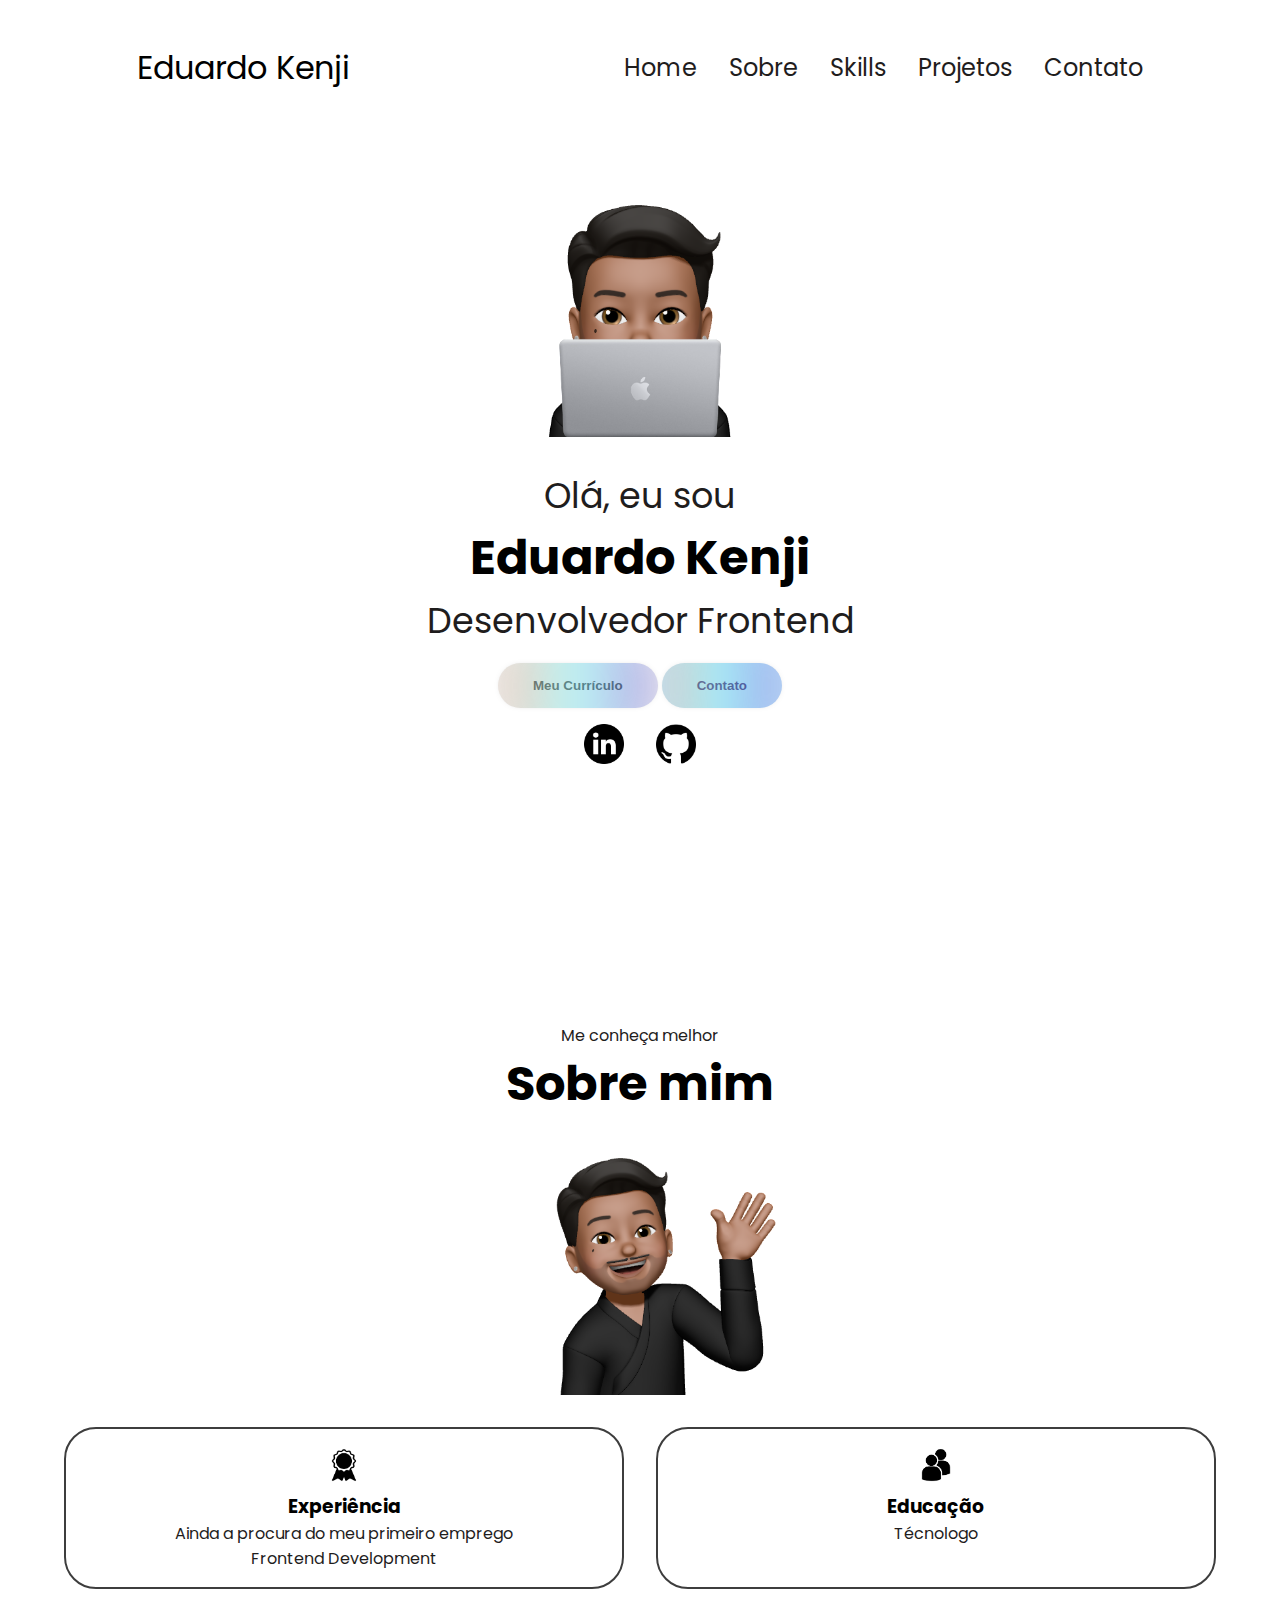
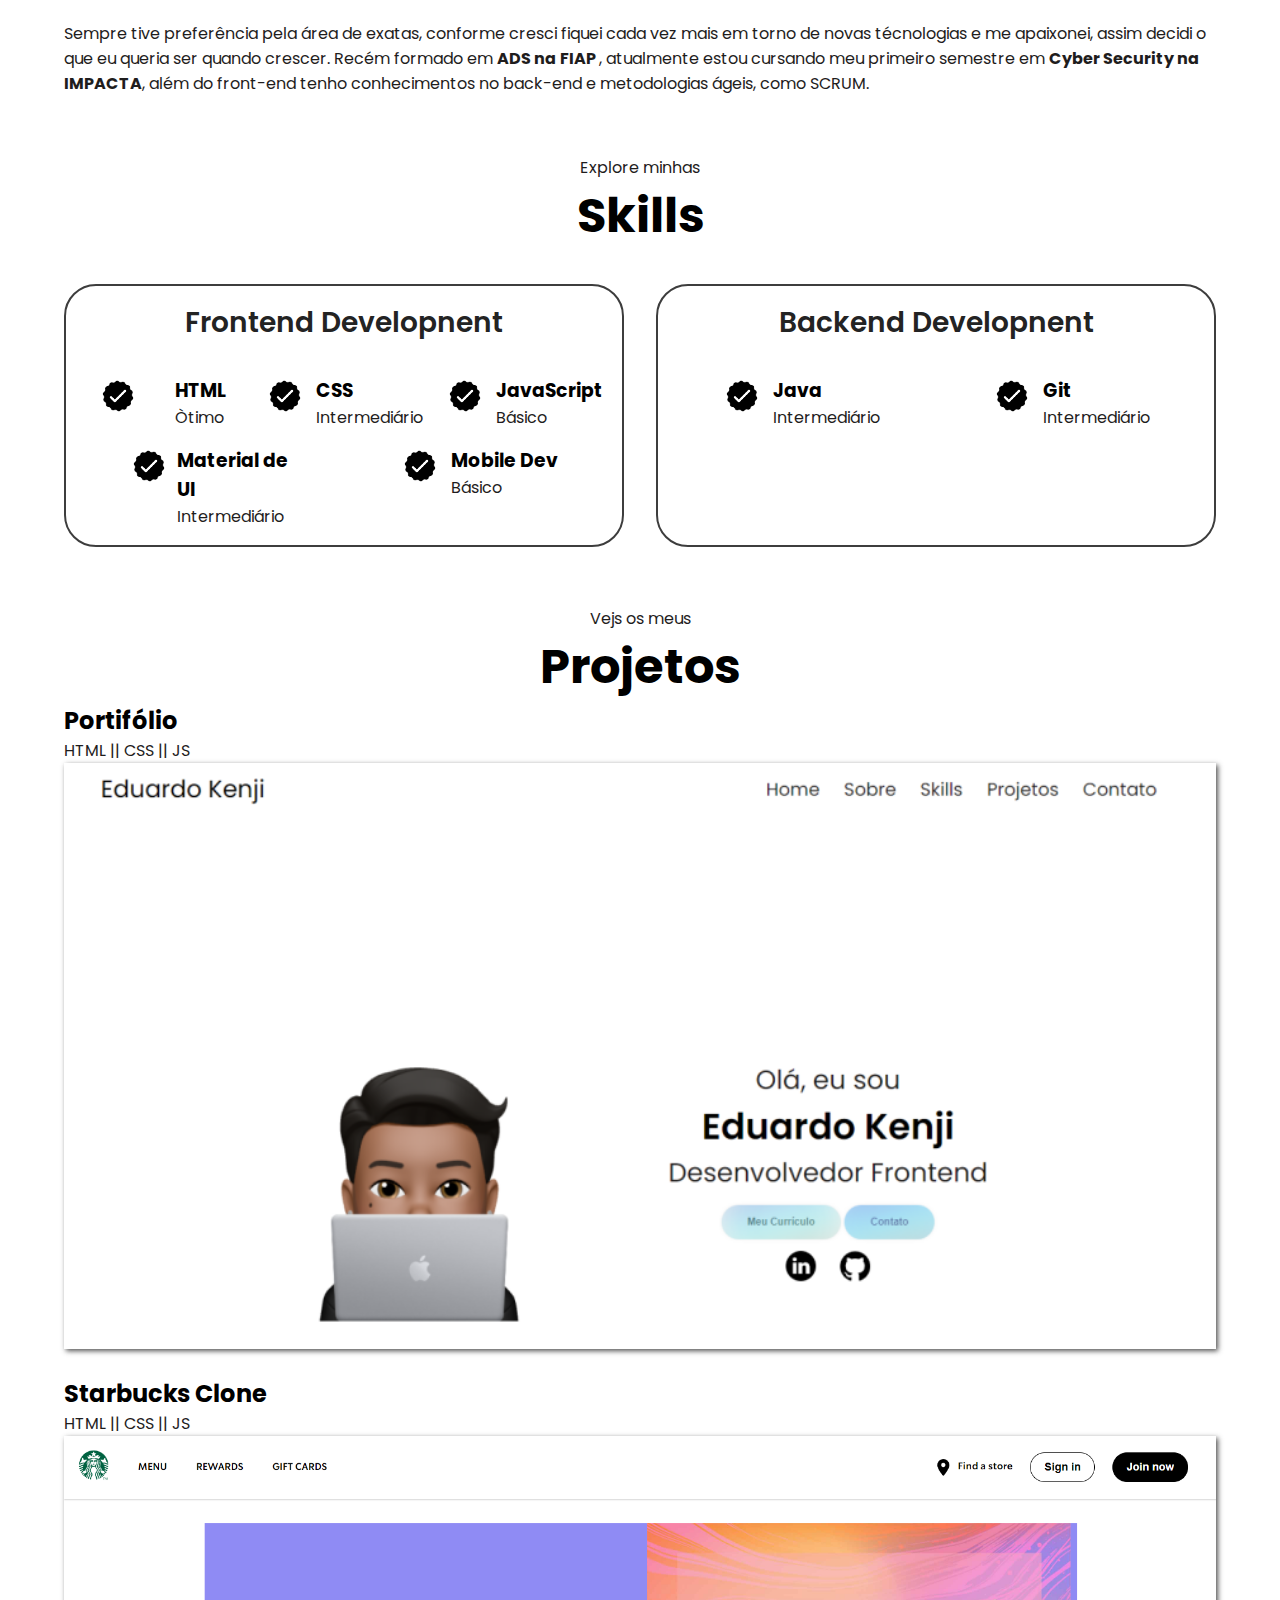
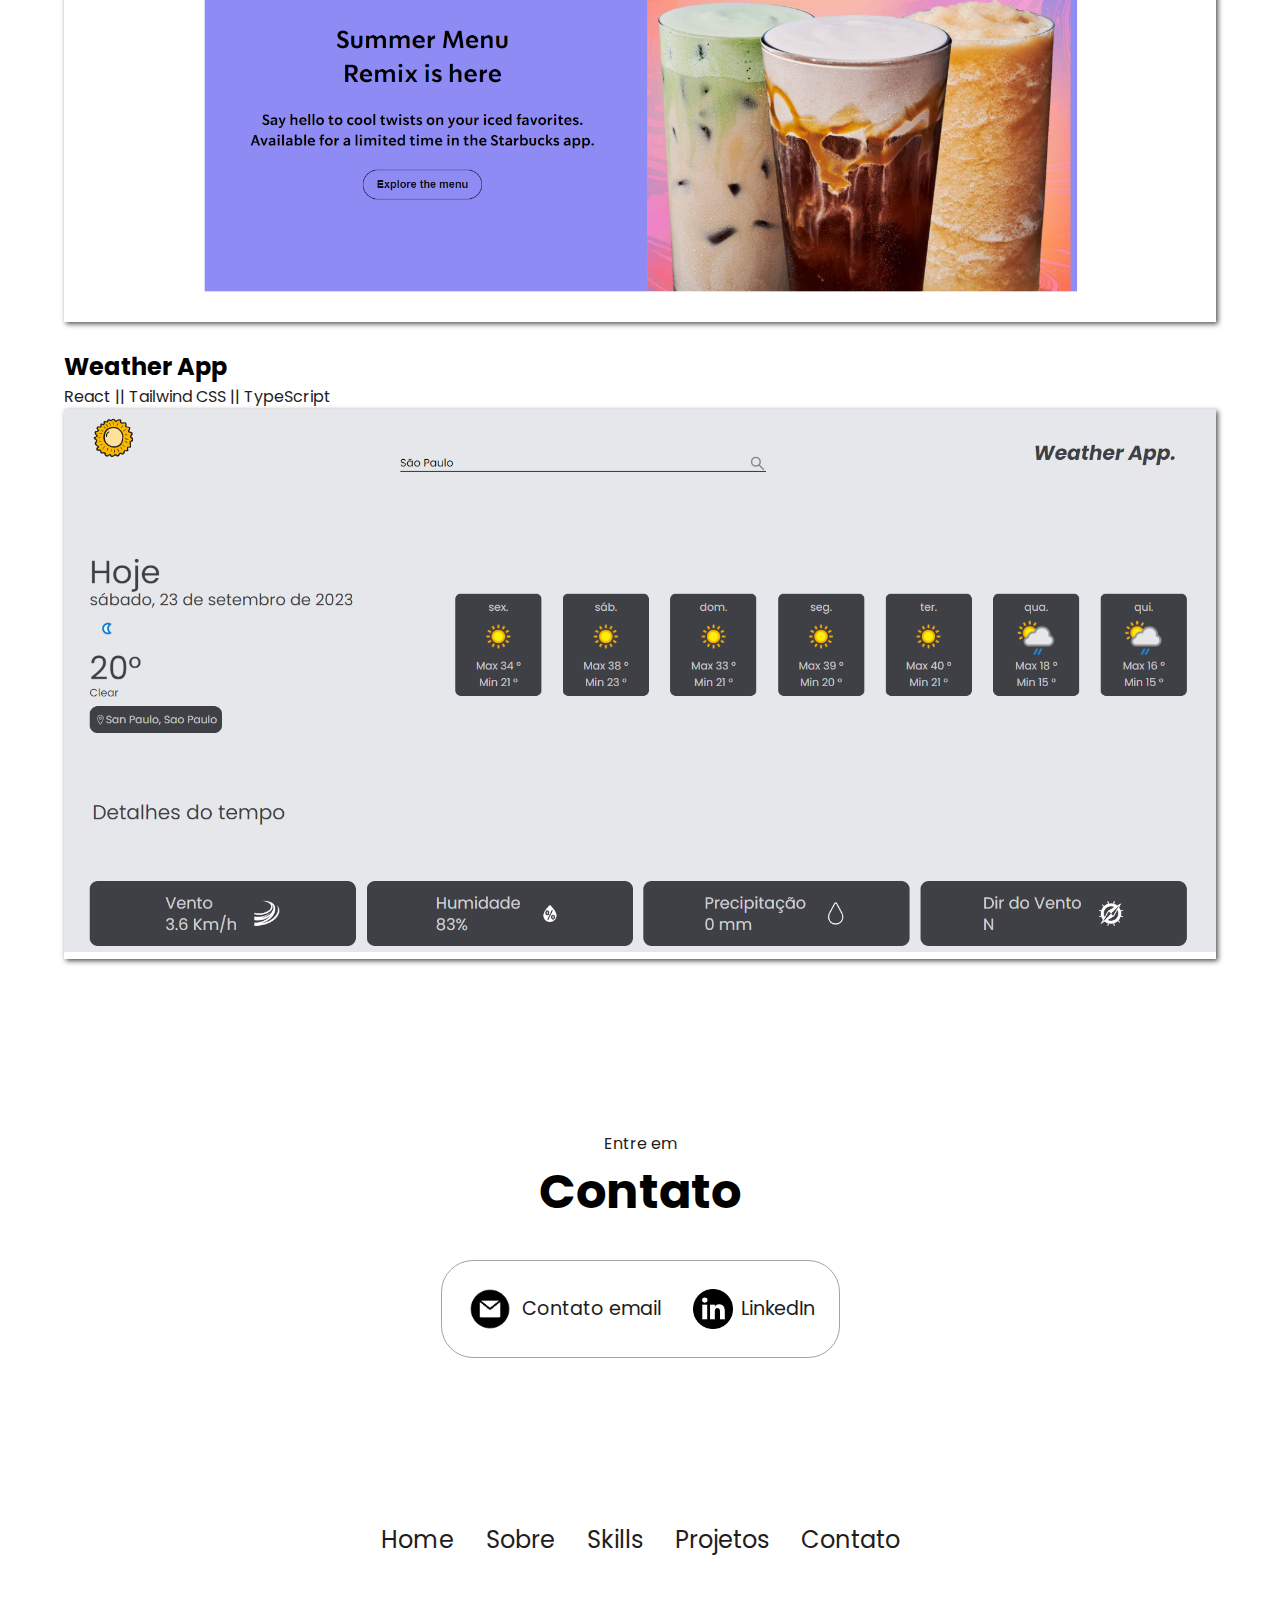
==== commit b4be6d1d: "Ajuste de curriculo e informações" ====
--- a/index.html
+++ b/index.html
@@ -50,7 +50,7 @@
         <div class="btn-container">
           <button
             class="btn-color-2"
-            onclick="window.open('./assets/curriculo/Curriculo_Eduardo_Kenji_2023.pdf')"
+            onclick="window.open('./assets/curriculo/CV_Eduardo_Kenji_2024.pdf')"
           >
             Meu Currículo
             <div class="hoverEffect">
@@ -122,10 +122,10 @@
             <p>
               Sempre tive preferência pela área de exatas, conforme cresci
               fiquei cada vez mais em torno de novas técnologias e me apaixonei,
-              assim decidi o que eu queria ser quando crescer. Atualmente estou
-              cursando meu útimo semestre em Análise e Desenvolvimento de
-              Sistemas na FIAP, além do front-end tenho conhecimentos no
-              back-end e metodologias ágeis, como SCRUM.
+              assim decidi o que eu queria ser quando crescer. Recém formado em <strong> ADS na FIAP </strong>,
+              atualmente estou cursando meu primeiro semestre em <strong> Cyber Security 
+              na IMPACTA</strong>, além do front-end tenho conhecimentos no back-end e 
+              metodologias ágeis, como SCRUM.
             </p>
           </div>
         </div>
